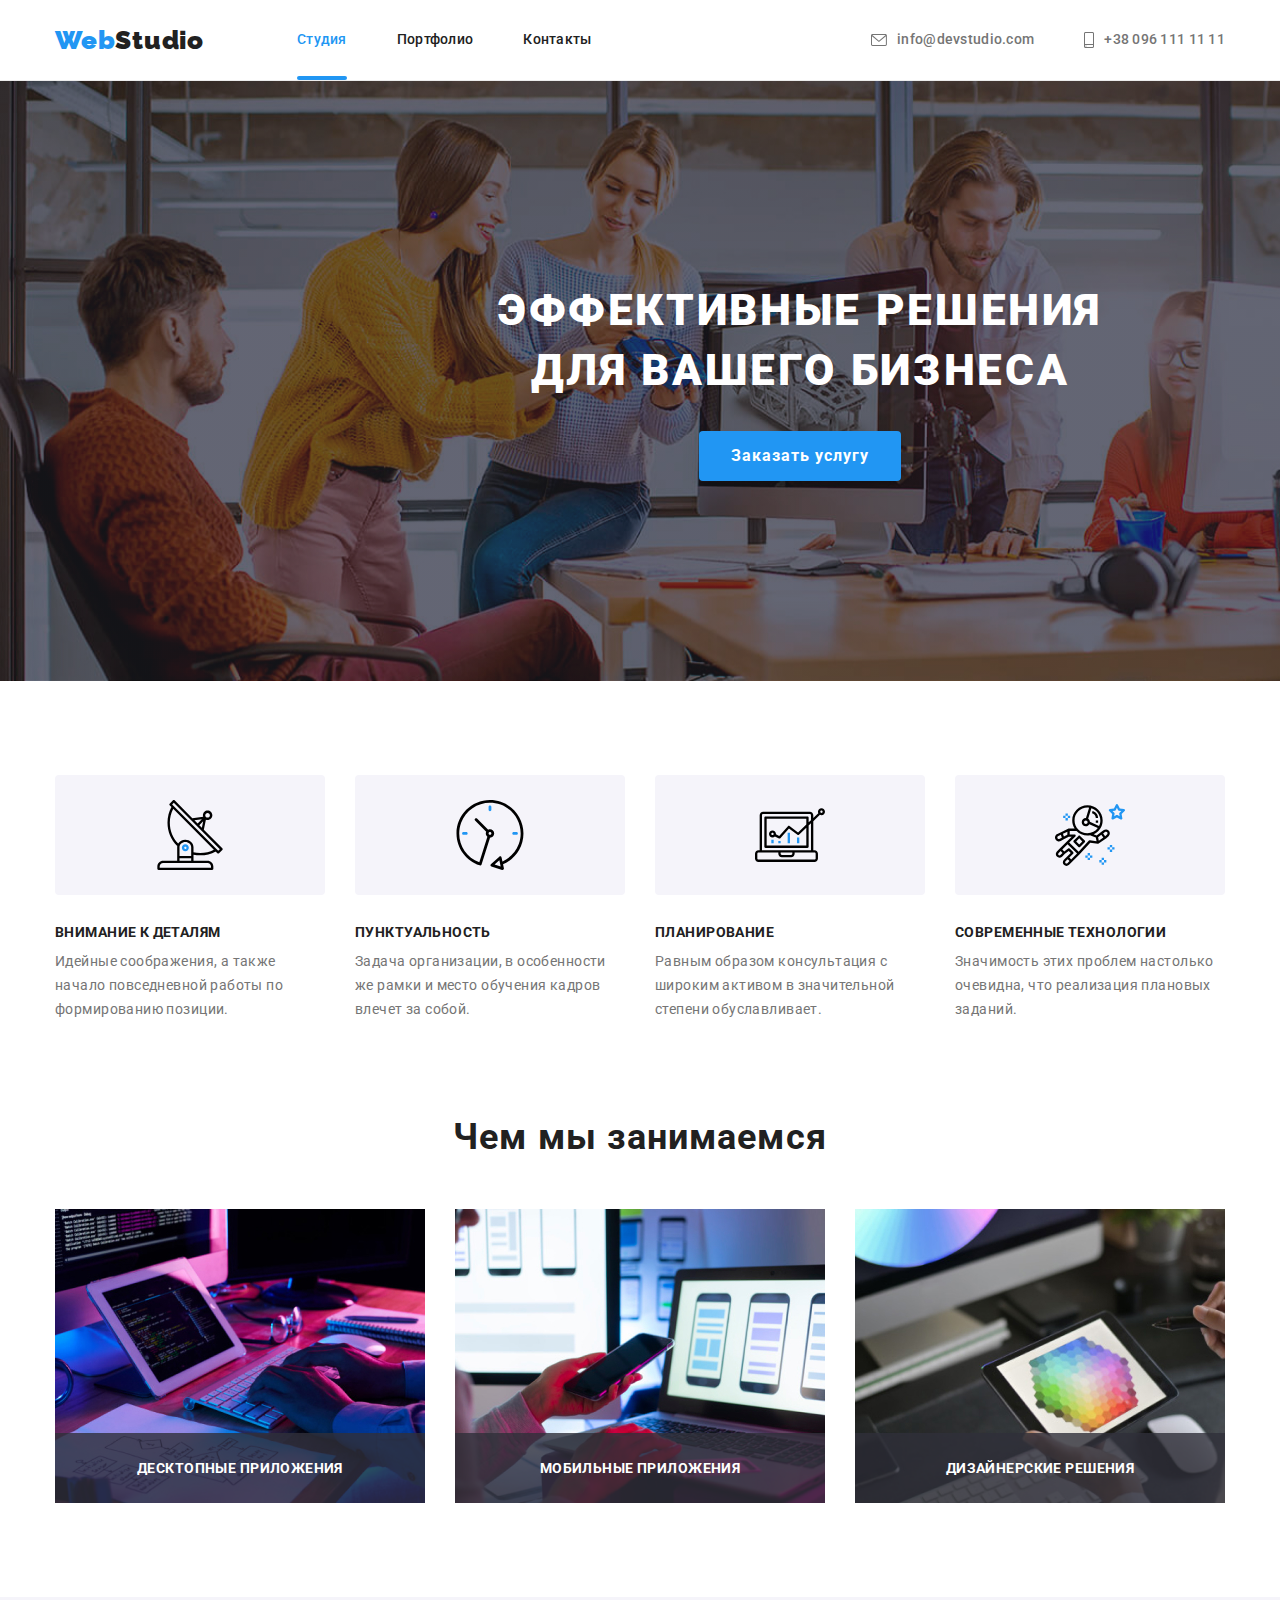
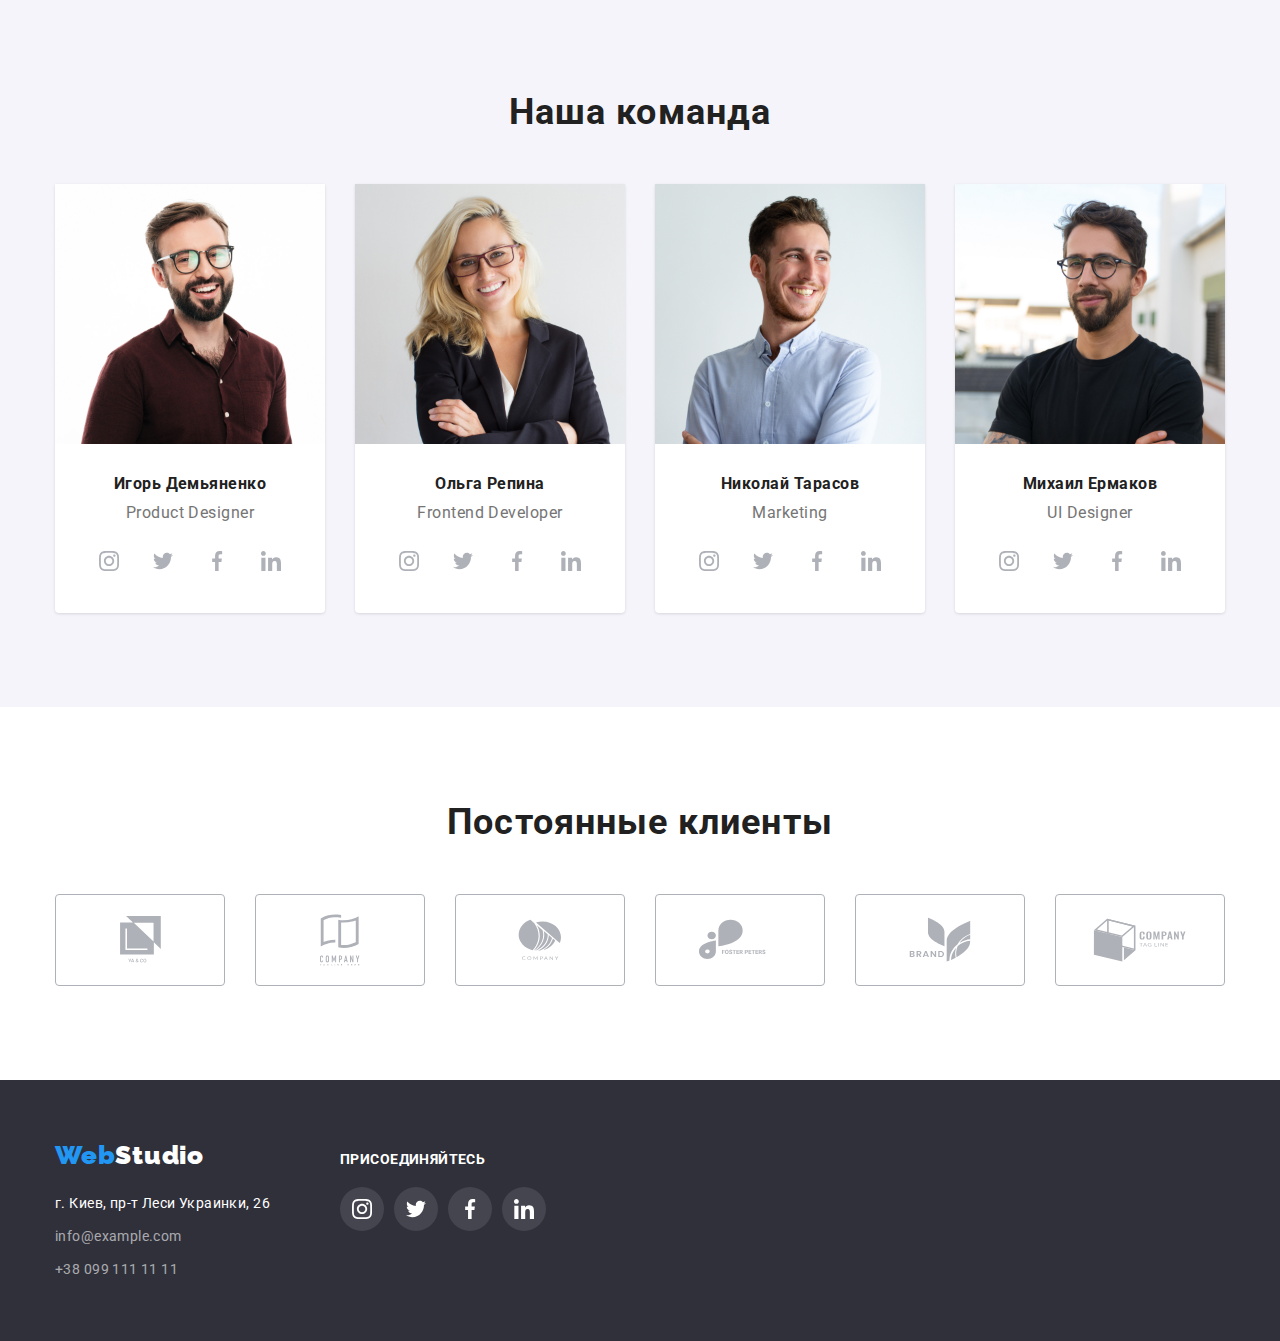
==== index.html @ 355141e0 "Initial commit" ====
<!DOCTYPE html>
<html lang="ru">
<head>
    <meta charset="UTF-8">
    <meta http-equiv="X-UA-Compatible" content="IE=edge">
    <meta name="viewport" content="width=device-width, initial-scale=1.0">
    <title>Web Studio</title>
    <link rel="stylesheet" href="https://cdnjs.cloudflare.com/ajax/libs/modern-normalize/1.1.0/modern-normalize.min.css">
    <link href="https://fonts.googleapis.com/css2?family=Raleway:wght@700&family=Roboto:wght@400;500;700;900&display=swap" rel="stylesheet">
   
<link rel="stylesheet" href="./css/styles.css">
</head>
<body>
    <header class="header-content">
    <div class=" container main-nav">
       <nav class="main-nav">
       <a href="" class="logo"><span class="logo-world" >Web</span>Studio</a>
<ul class="site-nav">
    <li class="nav-item"><a href="./index.html" class="navigation-link current-button">Студия</a></li>
    <li class="nav-item"><a href="./portfolio.html" class="navigation-link">Портфолио</a></li>
    <li class="nav-item"><a href="" class="navigation-link">Контакты</a></li>
</ul>
</nav>
<ul class="contacts">
    <li class="nav-item"><a href="mailto:info@devstudio.com" class="contacts-link">info@devstudio.com
        <svg class="mail-svg">
            <use href="images/symbol-defs.svg#icon-envelope"></use>
        </svg>
        </a>
    </li>
    <li class="nav-item"><a href="tel:+380961111111" class="contacts-link">+38 096 111 11 11
        <svg class="phone-svg">
            <use href="images/symbol-defs.svg#icon-smartphone"></use>
        </svg>
    </a></li>
</ul>
</div>
</header>
<main>
    <section class="banner">
        <div class="container">        
            <h1 class="banner-title">Эффективные решения для вашего бизнеса</h1>
        <button type="button" data-modal-open class="banner-button">Заказать услугу</button>
        </div>
</section>
    <section class="section">
        <div class="container">
   <h2 hidden>Преимущества</h2>
    <ul class="features">
       <li class="features-item">
           <div class="svg-image">
               <svg class="features-svg">
                   <use href="images/symbol-defs.svg#icon-antenna"></use>
               </svg>
           </div>
           <h3 class="features-title">Внимание к деталям</h3>
           <p class="features-text">Идейные соображения, а также начало повседневной работы по формированию позиции.</p>
        </li>
       <li class="features-item">
            <div class="svg-image">
               <svg class="features-svg">
                   <use href="images/symbol-defs.svg#icon-clock"></use>
               </svg>
           </div>
          <h3 class="features-title">Пунктуальность</h3> 
          <p class="features-text">Задача организации, в особенности же рамки и место обучения кадров влечет за собой.</p>
          </li>
       <li class="features-item">
            <div class="svg-image">
               <svg class="features-svg">
                   <use href="images/symbol-defs.svg#icon-diagram"></use>
               </svg>
           </div>
           <h3 class="features-title">Планирование</h3>
           <p class="features-text">Равным образом консультация с широким активом в значительной степени обуславливает.</p>
        </li>
       <li class="features-item">
            <div class="svg-image">
               <svg class="features-svg">
                   <use href="images/symbol-defs.svg#icon-astronaut"></use>
               </svg>
           </div>
           <h3 class="features-title">Современные технологии</h3>
           <p class="features-text">Значимость этих проблем настолько очевидна, что реализация плановых заданий.</p>
        </li>
   </ul>
   </div>
   </section>
   <section class="section third">
       <div class="container">
   <h2 class="section-title">Чем мы занимаемся</h2>
   <ul class="photos-list images-flex"> 
    <li class="images-flex-item"><img src="./images/img.jpg " width="370" height="294" alt="парень набирает текст" >
   <div class="images-overlay">
       <p class="images-overlay-text">Десктопные приложения</p>
   </div> </li>
     <li class="images-flex-item"><img src="./images/img(1).jpg" width="370" height="294" alt="парень держит телефон">
   <div class="images-overlay">
       <p class="images-overlay-text">Мобильные приложения</p>
   </div> </li>
     <li class="images-flex-item"><img src="./images/img(2).jpg" width="370" height="294" alt="парень смотрит палитру">
   <div class="images-overlay">
       <p class="images-overlay-text">Дизайнерские решения</p>
   </div> </li>
    </ul>
     </div>
   </section>
   <section class="section people">
       <div class="container">
              <h2 class="section-title">Наша команда</h2>
    <ul class="team people-flex">
         <li class="people-flex-item"><img src="./images/img(3).jpg" width="270" height="260" alt="Игорь Демьяненко">
         <div class="people-flex-text"><h3 class="team-title">Игорь Демьяненко</h3>
            <p lang="en" class="team-job">Product Designer</p>
            <ul class="media-icons">
                <li class="media-item"><a href="" class="media-links">
                    <svg class="media-icon">
                        <use href="images/symbol-defs.svg#icon-instagram"></use>
                    </svg>
                    </a>
                </li>
                <li class="media-item"><a href="" class="media-links">
                    <svg class="media-icon">
                        <use href="images/symbol-defs.svg#icon-twitter"></use>
                    </svg>
                </a></li>
                <li class="media-item"><a href="" class="media-links">
                    <svg class="media-icon">
                        <use href="images/symbol-defs.svg#icon-facebook"></use>
                    </svg>
                </a></li>
                <li class="media-item"><a href="" class="media-links">
                    <svg class="media-icon">
                        <use href="images/symbol-defs.svg#icon-linkedin"></use>
                    </svg>
                </a></li>
            </ul>
        </div>
         </li>
        <li class="people-flex-item"><img src="./images/img(4).jpg" width="270" height="260" alt="Ольга Репина">
        <div class="people-flex-text"><h3 class="team-title">Ольга Репина</h3>
            <p lang="en" class="team-job">Frontend Developer</p>
            <ul class="media-icons">
                <li class="media-item"><a href="" class="media-links">
                    <svg class="media-icon">
                        <use href="images/symbol-defs.svg#icon-instagram"></use>
                    </svg>
                    </a>
                </li>
                <li class="media-item"><a href="" class="media-links">
                    <svg class="media-icon">
                        <use href="images/symbol-defs.svg#icon-twitter"></use>
                    </svg>
                </a></li>
                <li class="media-item"><a href="" class="media-links">
                    <svg class="media-icon">
                        <use href="images/symbol-defs.svg#icon-facebook"></use>
                    </svg>
                </a></li>
                <li class="media-item"><a href="" class="media-links">
                    <svg class="media-icon">
                        <use href="images/symbol-defs.svg#icon-linkedin"></use>
                    </svg>
                </a></li>
            </ul>
        </div>
        </li>
        <li class="people-flex-item"><img src="./images/img(5).jpg" width="270" height="260" alt="Николай Тарасов">
        <div class="people-flex-text"><h3 class="team-title">Николай Тарасов</h3>
            <p lang="en" class="team-job">Marketing</p>
            <ul class="media-icons">
                <li class="media-item"><a href="" class="media-links">
                    <svg class="media-icon">
                        <use href="images/symbol-defs.svg#icon-instagram"></use>
                    </svg>
                    </a>
                </li>
                <li class="media-item"><a href="" class="media-links">
                    <svg class="media-icon">
                        <use href="images/symbol-defs.svg#icon-twitter"></use>
                    </svg>
                </a></li>
                <li class="media-item"><a href="" class="media-links">
                    <svg class="media-icon">
                        <use href="images/symbol-defs.svg#icon-facebook"></use>
                    </svg>
                </a></li>
                <li class="media-item"><a href="" class="media-links">
                    <svg class="media-icon">
                        <use href="images/symbol-defs.svg#icon-linkedin"></use>
                    </svg>
                </a></li>
            </ul>
        </div>
        </li>
        <li class="people-flex-item"><img src="./images/img(6).jpg" width="270" height="260" alt="Михаил Ермаков">
        <div class="people-flex-text"><h3 class="team-title">Михаил Ермаков</h3>
            <p lang="en" class="team-job">UI Designer</p>
            <ul class="media-icons">
                <li class="media-item"><a href="" class="media-links">
                    <svg class="media-icon">
                        <use href="images/symbol-defs.svg#icon-instagram"></use>
                    </svg>
                    </a>
                </li>
                <li class="media-item"><a href="" class="media-links">
                    <svg class="media-icon">
                        <use href="images/symbol-defs.svg#icon-twitter"></use>
                    </svg>
                </a></li>
                <li class="media-item"><a href="" class="media-links">
                    <svg class="media-icon">
                        <use href="images/symbol-defs.svg#icon-facebook"></use>
                    </svg>
                </a></li>
                <li class="media-item"><a href="" class="media-links">
                    <svg class="media-icon">
                        <use href="images/symbol-defs.svg#icon-linkedin"></use>
                    </svg>
                </a></li>
            </ul>
        </div>
        </li>
         </ul>
    </div>
</section>
<section class="section our-clients">
    <div class="container">
    <h2 class="section-title">Постоянные клиенты</h2>
    <ul class="clients-list">
        <li class="clients-item">
            <a href="" class="clients-link">         
<svg class="clients-logo" width="41px" height="46.7px">
    <use href="images/symbol-defs.svg#icon-logo6"></use>
</svg>
</a>
        </li>
        <li class="clients-item">
                <a href="" class="clients-link">
<svg class="clients-logo" width="40px" height="52px">
    <use href="images/symbol-defs.svg#icon-logo1" ></use>
</svg>
                </a>
        </li>
        <li class="clients-item">
                <a href="" class="clients-link">
<svg class="clients-logo" width="43.46px" height="41.18px">
    <use href="images/symbol-defs.svg#icon-logo5" ></use>
</svg>
</a>
        </li>
        <li class="clients-item">
                <a href="" class="clients-link">
<svg class="clients-logo" width="84.44px" height="40.62px">
    <use href="images/symbol-defs.svg#icon-logo4"></use>
</svg>
                </a>
        </li>
        <li class="clients-item">
                <a href="" class="clients-link">
<svg class="clients-logo" width="62.54px" height="45.43px">
    <use href="images/symbol-defs.svg#icon-logo3"></use>
</svg>
</a>
        </li>
        <li class="clients-item">
                <a href="" class="clients-link">
<svg class="clients-logo" width="93.79px" height="43.93px">
    <use href="images/symbol-defs.svg#icon-logo2"></use>
</svg>
                </a>
        </li>
    </ul>
    </div>
</section>
</main>
<footer class="footer-content">
    <div class="container footer">
        <div class="footer-first">
 <a href="" class="logo footer"><span class="logo-world" >Web</span>Studio</a>
<address class="address">
<ul class="footer-list">
<li class="footer-adress">г. Киев, пр-т Леси Украинки, 26</li>
    <li class="footer-margin"><a href="mailto:info@example.com" class="footer-link">info@example.com</a></li>
    <li class="footer-margin"><a href="tel:+380991111111" class="footer-link">+38 099 111 11 11</a></li>
</ul>
</address>
</div>
<div class="footer-second">
    <p class="footer-tittle"> Присоединяйтесь</p>
    <ul class="footer-second-list">
        <li class="footer-item"><a href="" class="footer-svg">
            <svg class="footer-icon">
                        <use href="images/symbol-defs.svg#icon-instagram"></use>
                    </svg>
                    </a>
        </li>
        <li class="footer-item"><a href="" class="footer-svg">
            <svg class="footer-icon">
                        <use href="images/symbol-defs.svg#icon-twitter"></use>
                    </svg>
                    </a>
        </li>
        <li class="footer-item"><a href="" class="footer-svg">
            <svg class="footer-icon" >
                        <use href="images/symbol-defs.svg#icon-facebook"></use>
                    </svg>
                    </a>
        </li>
        <li class="footer-item"><a href="" class="footer-svg">
           <svg class="footer-icon" >
                        <use href="images/symbol-defs.svg#icon-linkedin" ></use>
                    </svg>
                    </a>
        </li>
    </ul>
</div>
 </div>
</footer>
<div class="backdrop is-hidden" data-modal>
    <div class="modal">
        <button type="button" class="backdrop-button" data-modal-close>
            <svg class="backdrop-svg">
                <use href="/images/symbol-defs.svg#icon-close"></use>
            </svg>
        </button>
     <form action=""></form>
    </div>
</div>
 <script src="./js/modal.js"></script>
</body>
</html>
---- css/styles.css ----
/* синий #2196F3; */
/* черній #212121; */
/* серій: #757575; */
/* белій #FFFFFF;  */
/*  серій в футере rgba(255, 255, 255, 0.6) */
/* цвет фона темній #2F303A;
; */
/* цвет фона вторичній: #F5F4FA; */
/* цвет фона футер: #2F303A; */
:root{
    --dark-color: #212121;
    --accent-color: #2196F3;
    --primary-light: #FFFFFF;
    --primary-middle: #757575;
    --background-dark: #2F303A;
    --background-light: #F5F4FA;
    --transparent-light: #FFFFFF99;

}
html{
    box-sizing: border-box;
}
*::after,
*::before{
    box-sizing: inherit;
}
body {
    color: var(--primary-grey);
    font-family: Roboto, sans-serif;
    font-size: 14px;
    margin: 0;
}
.header-content{
    font-size: 14px;
    line-height: 1.1;
    letter-spacing: 0.02em;
    border-bottom: solid 1px  #ECECEC;
    /* width: 100%;
    position: fixed;
    top:0;
    background-color: #fff; */

}
img{
    display: block;
    max-width: 100%;
    height: auto;
}
.logo {
    color: var(--dark-color);
    text-decoration: none;
    font-family: Raleway, sans-serif;
    font-weight: 900;
    font-size: 26px;
    line-height: 1.19;
    letter-spacing: 0.03em;
    padding-top: 24px;
    padding-bottom: 24px;
}
.logo.footer{
    color: var(--primary-light);
}
.logo-world{
    color:var(--accent-color);
}
.logo-world-two{
    color: var(--primary-light);
}
.site-nav,
.contacts,
.portfolio-list,
.portfolio-photos,
.footer-list,
.features,
.photos-list,
.team,
.media-icons,
.clients-list,
.footer-second-list
{
    list-style: none;
    padding: 0;
    margin: 0;
}
/* навигация */
.site-nav{
    font-weight: 500;
    display: flex;
    margin-left: 93px;
}

.navigation-link{
    color:var(--dark-color);
    text-decoration: none;
    display: block;
    padding-top: 32px;
    padding-bottom: 32px;
    position: relative;
 }
.nav-item:not(:last-child){ 
    margin-right: 50px;
}

.current-button {
    color: var(--accent-color);
}
.current-button::after{
    content: "";
    display: block;
    width: 100%;
    height: 4px;
    background-color: var(--accent-color);
    border-radius:2px;
    position: absolute;
    bottom:0;
}
.navigation-link,
.navigation-link,
.contacts-link,
.contacts-link,
.footer-link,
.footer-link{
transition: color 250ms cubic-bezier(0.4, 0, 0.2, 1);
}
.navigation-link:hover,
.navigation-link:focus,
.contacts-link:hover,
.contacts-link:focus,
.footer-link:hover,
.footer-link:focus {
    color: var(--accent-color);
    fill: var(--accent-color);
}
.contacts{
    display: flex;
    margin-left: auto;
}
.contacts-link {
   color: var(--primary-middle);
    fill: var(--primary-middle);
    font-weight: 500;
    text-decoration: none;
    padding-top: 32px;
    padding-bottom: 32px;
    display: flex;
    flex-direction: row-reverse;
    align-items: center;
}

.section-title{
    color:var(--dark-color);
    font-weight: 700;
    font-size: 36px;
    line-height: 1.2;
    text-align: center;
    letter-spacing: 0.03em;
    margin-top: 0;
    margin-bottom: 50px;
}
.banner{
    margin: 0 auto;
    text-align: center;
    padding-top: 200px;
    padding-bottom: 200px;
    background-color:#2F303A;
    background-image: linear-gradient(to right, rgba(47, 48, 58, 0.4), rgba(47, 48, 58, 0.4)),
    url(../images/header1.jpg);
    background-repeat: no-repeat;
    background-position: center;
    background-size: cover;
    width: 1600px;
}
.banner-title{
    color:var(--primary-light);
    font-weight: 900;
    font-size: 44px;
    line-height: 1.36;
    letter-spacing: 0.06em;
    text-transform: uppercase;
    margin-top: 0;
    margin-bottom: 30px;
    width: 696px;
    margin-right: auto;
    margin-left: auto;
   
   
}
.features{
   display: flex;

}
.features-title{
    color: var(--dark-color);
    font-weight: 700;
    font-size: 14px;
    line-height: 1.1;
    letter-spacing: 0.03em;
    text-transform: uppercase;
    margin: 0;
    margin-bottom: 10px;
}
.features-text{
   font-size: 14px;
   line-height: 1.71;
   letter-spacing: 0.03em;
   margin: 0;
   color: var(--primary-middle);
}
.features-item:not(:last-child){
    margin-right: 30px;
}
.features-item{
    width: 270px;
}
.team-title{
    color: var(--dark-color);
    font-family: 500;
    font-size: 16px;
    line-height: 1.2;
    letter-spacing: 0.03em;
    margin-bottom: 10px;
}
.team-job{
    font-size: 16px;
    line-height: 1.2;
    letter-spacing: 0.03em;
    color: var(--primary-middle);
    margin: 0;
    margin-bottom: 16px;
}

.banner-button{
    color: var(--primary-light);
    background-color: var(--accent-color);
    font-weight: bold;
    font-size: 16px;
    line-height: 1.87;
    letter-spacing: 0.06em;
    cursor: pointer;
    font-family: Roboto ,sans-serif;
    border-radius: 4px;
    box-shadow: 0px 4px 4px rgba(0, 0, 0, 0.15);
    border: none;
    padding: 10px 32px;
}
.footer-content{
   background-color: var(--background-dark);
   font-size: 14px;
   line-height: 1.71;
   letter-spacing: 0.03em;
}
.section.people{
    background-color: var(--background-light);
}
.footer-link{
    color: var(--transparent-light);
    text-decoration:none;
    font-style: normal;
}
.footer-adress{
    font-style: normal;
    color: var(--primary-light);
}
.section-buttons{
    padding-top: 94px;
    padding-bottom: 94px;
    display: flex;
}
.portfolio-button{
    font-weight: 500;
    font-size: 16px;
    line-height: 1.62;
    text-align: center;
    letter-spacing: 0.03em;
    cursor: pointer;
    border-radius: 4px;
    font-family: Roboto, sans-serif;
    min-width: 73px;
    border: none;
    padding: 6px 22px;
    transition: color 250ms cubic-bezier(0.4, 0, 0.2, 1),
    box-shadow 250ms cubic-bezier(0.4, 0, 0.2, 1),
    background-color 250ms cubic-bezier(0.4, 0, 0.2, 1);
}
.portfolio-list{
margin-bottom: 50px;
}
.portfolio-description{
margin-bottom: 0;
margin-top: 0;
}
.portfolio-border{
    border: 1px solid #EEEEEE;
    border-top: 0;
    padding: 20px 24px 20px 24px;
}
h1,
h2,
h3,
h4,
h5,
h6{
    margin: 0;
}

.all-button{
    background-color: var(--accent-color);
    color: var(--primary-light);
}
.portfolio-name{
    font-size: 18px;
    line-height: 2;
    letter-spacing: 0.06em;
    color: var(--dark-color);
    margin-bottom:4px;
}
.portfolio-description{
    font-size: 16px;
    line-height: 1.87;
    letter-spacing: 0.03em;
    color: var(--primary-middle);

}

.portfolio-button:focus,
.portfolio-button:hover{
    background-color: var(--accent-color);
    color:var(--primary-light);
    box-shadow: 0px 3px 1px rgba(0, 0, 0, 0.1),
    0px 1px 2px rgba(0, 0, 0, 0.08),
    0px 2px 2px rgba(209, 203, 203, 0.12);
}
.container{
width: 1200px;
padding-left: 15px;
padding-right: 15px;
margin-left: auto;
margin-right: auto;
}
.main-nav{
    display: flex;
    align-items: center;
    justify-content: space-between;
}
.flex-photo{
    display:flex;
    flex-wrap: wrap;
}
.flex-element{
  margin-right: 30px;
  width:calc((100% - 60px)/3 );
  margin-bottom:30px;
  display: block;
/* overflow: hidden; */
}

.flex-element:nth-child(3n) {
    margin-right: 0;
}
.flex-element:nth-last-child(-n+3) {
    margin-bottom: 0;
}
.images-flex{
    display:flex;
}
.images-flex-item{
    display: flex;
    margin-right: 30px;
    width: calc((100%-60px)/3);
    position: relative;
}
.images-flex-item:nth-child(3n){
    margin-right: 0;
}
.section.third{
    padding-top: 0;
}
.section{
    padding-top: 94px;
    padding-bottom: 94px;
}
.section:last-child{
    padding-bottom: 94px;
}

.people-flex{
    display:flex;
}
.people-flex-item{
    margin-right: 30px;
    width: calc((100%-90px)/4);
    text-align: center;
    background-color: #fff;
    box-shadow: 0px 2px 1px 0px #00000033;
    box-shadow: 0px 1px 1px 0px #00000024;
    box-shadow: 0px 1px 3px 0px #0000001F;
    border-bottom-right-radius: 4px;
    border-bottom-left-radius:  4px;

}
.people-flex-item:nth-child(4n){
    margin-right: 0;
}
.people-flex-text{
    display: block;
    padding-top: 30px;
    padding-bottom: 30px;
}
.buttons-flex{
    display: flex;
    justify-content: center;
}
.buttons-item{
   display: flex;
  margin-right: 8px;
}
.buttons-item:last-child{
    margin-right: 0;
}
.footer-content{
    padding-top: 60px;
    padding-bottom: 60px;
}
.footer-margin{
    margin-top: 9px;
}
.logo.footer{
    padding: 0;
}
.address{
    margin-top: 20px;
}

.media-icons{
    display: flex;
    flex-wrap: wrap;
    justify-content:center;
    
}
.media-links{
    display:flex;
    width: 44px;
    height: 44px;
    border-radius: 50%;
    color:#AFB1B8;
    align-items: center;
    justify-content: center;
    transition: color 250ms cubic-bezier(0.4, 0, 0.2, 1),
    background-color 250ms cubic-bezier(0.4, 0, 0.2, 1);
}
.media-icon {
    width: 20px;
    height: 20px;
    fill: currentColor;
}
.media-links:hover,
.media-links:focus{
    background-color: var(--accent-color);
     color: var(--primary-light);
}
.media-item:not(:last-child){
    margin-right: 10px;
}
.svg-image{
    display:flex;
    width: 270px;
    height: 120px;
    background-color: var(--background-light);
    border-radius:4px;
    justify-content: center;
    align-items: center;
    margin-bottom: 30px;
}
.features-svg{
    width: 70px;
    height: 70px;
}
.mail-svg{
    width: 16px;
    height: 12px;
}
.phone-svg{
    width: 10px;
    height: 16px;
}
.mail-svg,
.phone-svg{
    margin-right: 10px;
    color: currentColor;
}
.clients-list{
    display: flex;
    flex-wrap: wrap;
}

.clients-item:not(:last-child){
    margin-right: 30px;
}
.clients-link{
    width: 170px;
    height: 92px;
    fill:#AFB1B8;
    display: flex;
    justify-content: center;
    align-items: center;
    border: 1px solid #AFB1B8;
    border-radius: 4px;
    transition: fill 250ms cubic-bezier(0.4, 0, 0.2, 1),
    border-color 250ms cubic-bezier(0.4, 0, 0.2, 1);
}
.clients-list{
    fill: currentColor;
}
.clients-link:hover,
.clients-link:focus{
    fill: var(--accent-color);
    border-color: var(--accent-color);
}
.container .footer-second{
    display: flex;
    flex-direction: column;
    margin-left: 70px;
}
.footer-second-list{
    display: flex;
    flex-wrap: wrap;
    justify-content: space-around;
}
.container.footer{
    display: flex;
   align-items: baseline;
}
.footer-tittle{
    text-transform: uppercase;
    font-family: Roboto;
    font-size: 14px;
    font-weight: 700;
    line-height: 16px;
    letter-spacing: 0.03em;
    text-align: left;
color: var(--primary-light);
margin: 0;
margin-bottom: 20px;
}
.footer-svg{
    display:flex;
    width: 44px;
    height: 44px;
    border-radius: 50%;
    align-items: center;
    justify-content: center;
    color: var(--primary-light);
    background-color: #FFFFFF1A;
    transition:background-color 250ms cubic-bezier(0.4, 0, 0.2, 1);
}
.footer-item:not(:last-child){
    margin-right: 10px;
}
.footer-icon{
    width: 20px;
    height: 20px;
    fill: currentColor;
}
.footer-svg:hover,
.footer-svg:focus{
    background-color: var(--accent-color);
}
.flex-element-hover{
    display: block;
    text-decoration: none;
    transition: box-shadow 250ms cubic-bezier(0.4, 0, 0.2, 1);
}
.flex-element-hover:hover,
.flex-element-hover:focus{

    box-shadow: 1px 4px 6px 0px #00000029,
 0px 4px 4px 0px #0000000F,
 0px 1px 1px 0px #0000001F;


}
.flex-element-hover:hover .flex-element-overlay,
.flex-element-hover:focus .flex-element-overlay{
transform: translateY(0);

}
.images-overlay{
    position: absolute;
    bottom:0;
    width: 100%;
    height: 70px;
    background-color: #2F303ACC;
    display: flex;
    justify-content: center;
    align-items: center;

}
.images-overlay-text {
    font-family: Roboto;
    font-size: 14px;
    font-weight: 700;
    line-height: 16px;
    letter-spacing: 0.03em;
    text-transform:uppercase;
    color: var(--primary-light);
    margin: 0%;
}   
.backdrop{
    position: fixed;
    top: 0;
    left: 0;
    width: 100%;
    height: 100%;
    background-color: #00000033; 
    opacity: 1;
    transition: opacity 250ms cubic-bezier(0.4, 0, 0.2, 1);
}
.backdrop.is-hidden{
    opacity: 0;
    pointer-events: none;
}
.modal{
    position: absolute;
    width: 528px;
    height: 581px;
    background-color: #fff;
    top: 50%;
    left: 50%;
    transform: translate(-50%,-50%);
} 
.backdrop-button{
    display: flex;
    justify-content: center;
    align-items: center;
    width: 30px;
    height: 30px;
    position: absolute;
    right: 8px;
    top: 8px;
    background-color:transparent;
    border:1px solid #0000001A;
    border-radius: 50%;
}
.flex-element-img{
    position: relative;
    overflow: hidden;
}
.flex-element-overlay{
position: absolute;
width: 100%;
height: 100%;
background-color: #2196F3E5;
transform: translateY(140%);
transition: transform 250ms cubic-bezier(0.4, 0, 0.2, 1);

}

.flex-element-text{
    font-family: Roboto;
    font-size: 18px;
    font-weight: 400;
    line-height: 28px;
    letter-spacing: 0.03em;
    text-align: left;
    color: var(--primary-light);
    padding: 63px 24px;
    margin: 0;
}
.backdrop-svg{
    width: 18px;
    height: 18px;
}
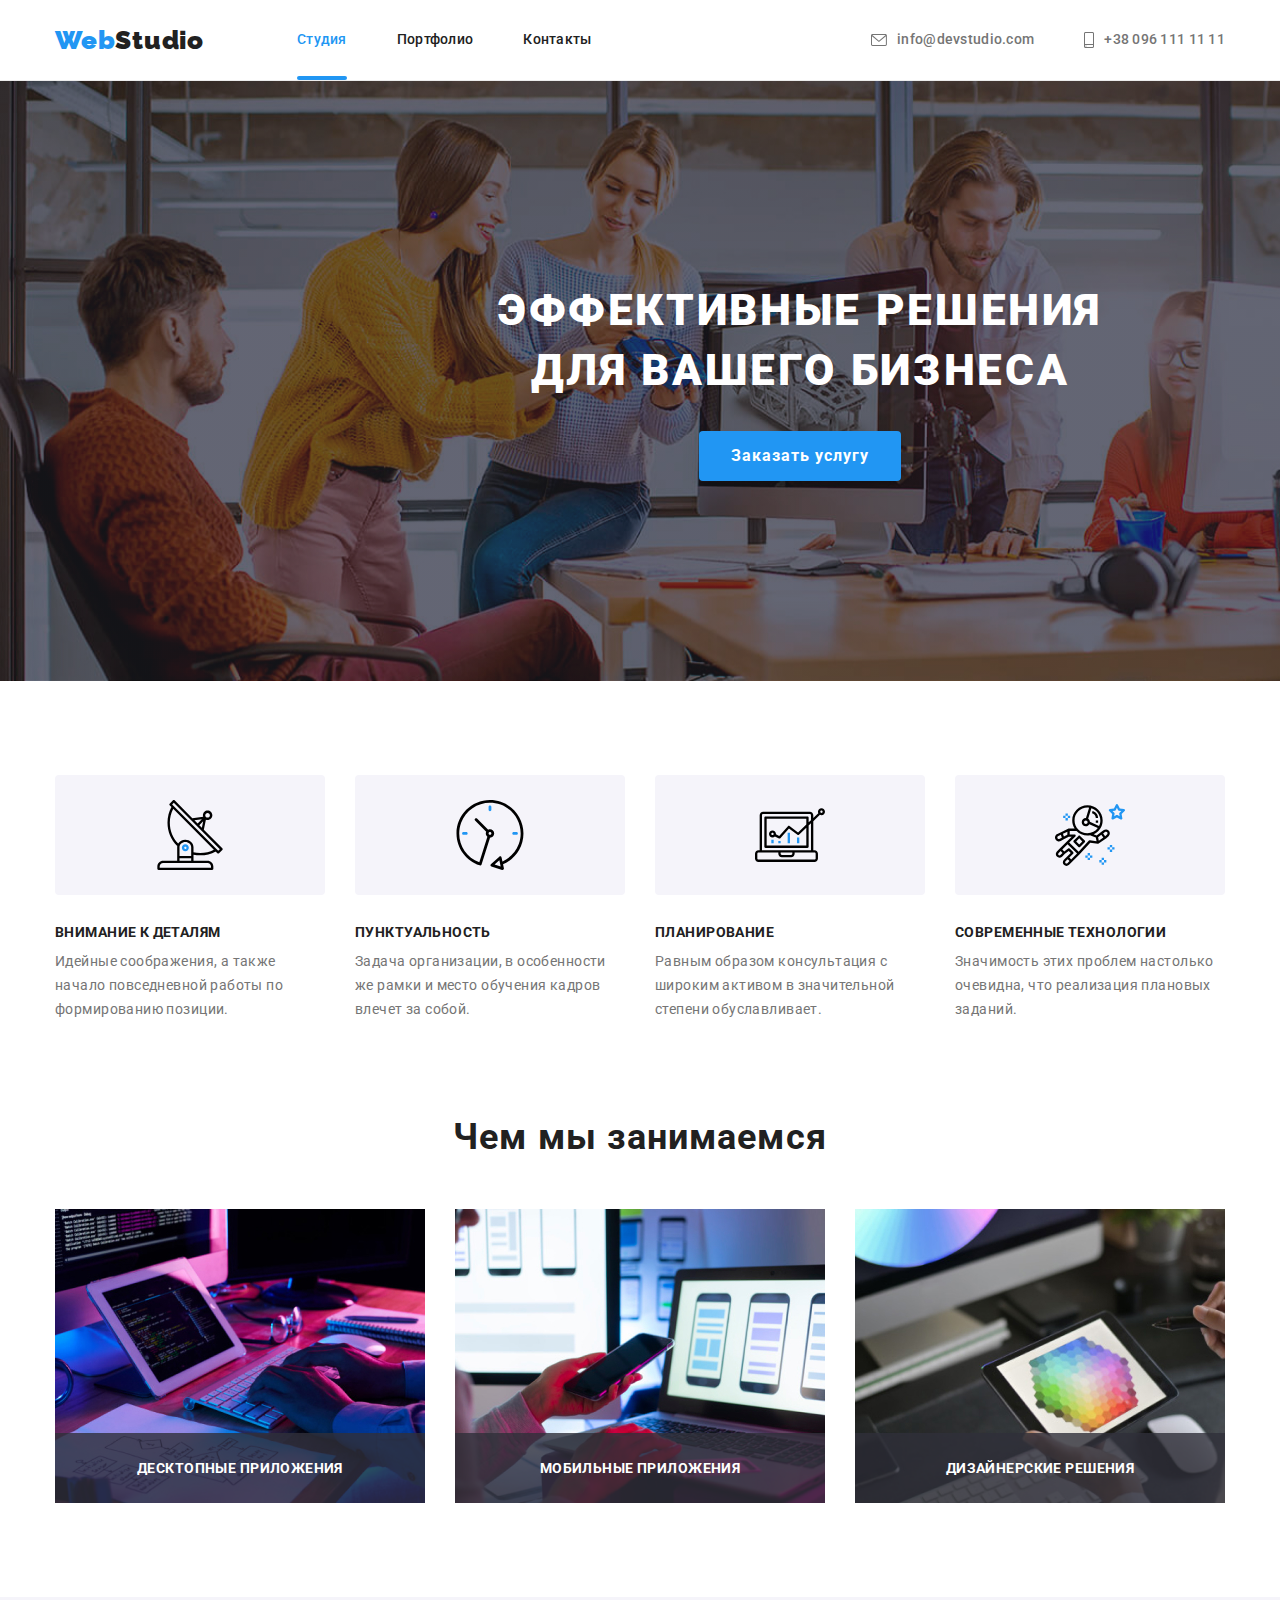
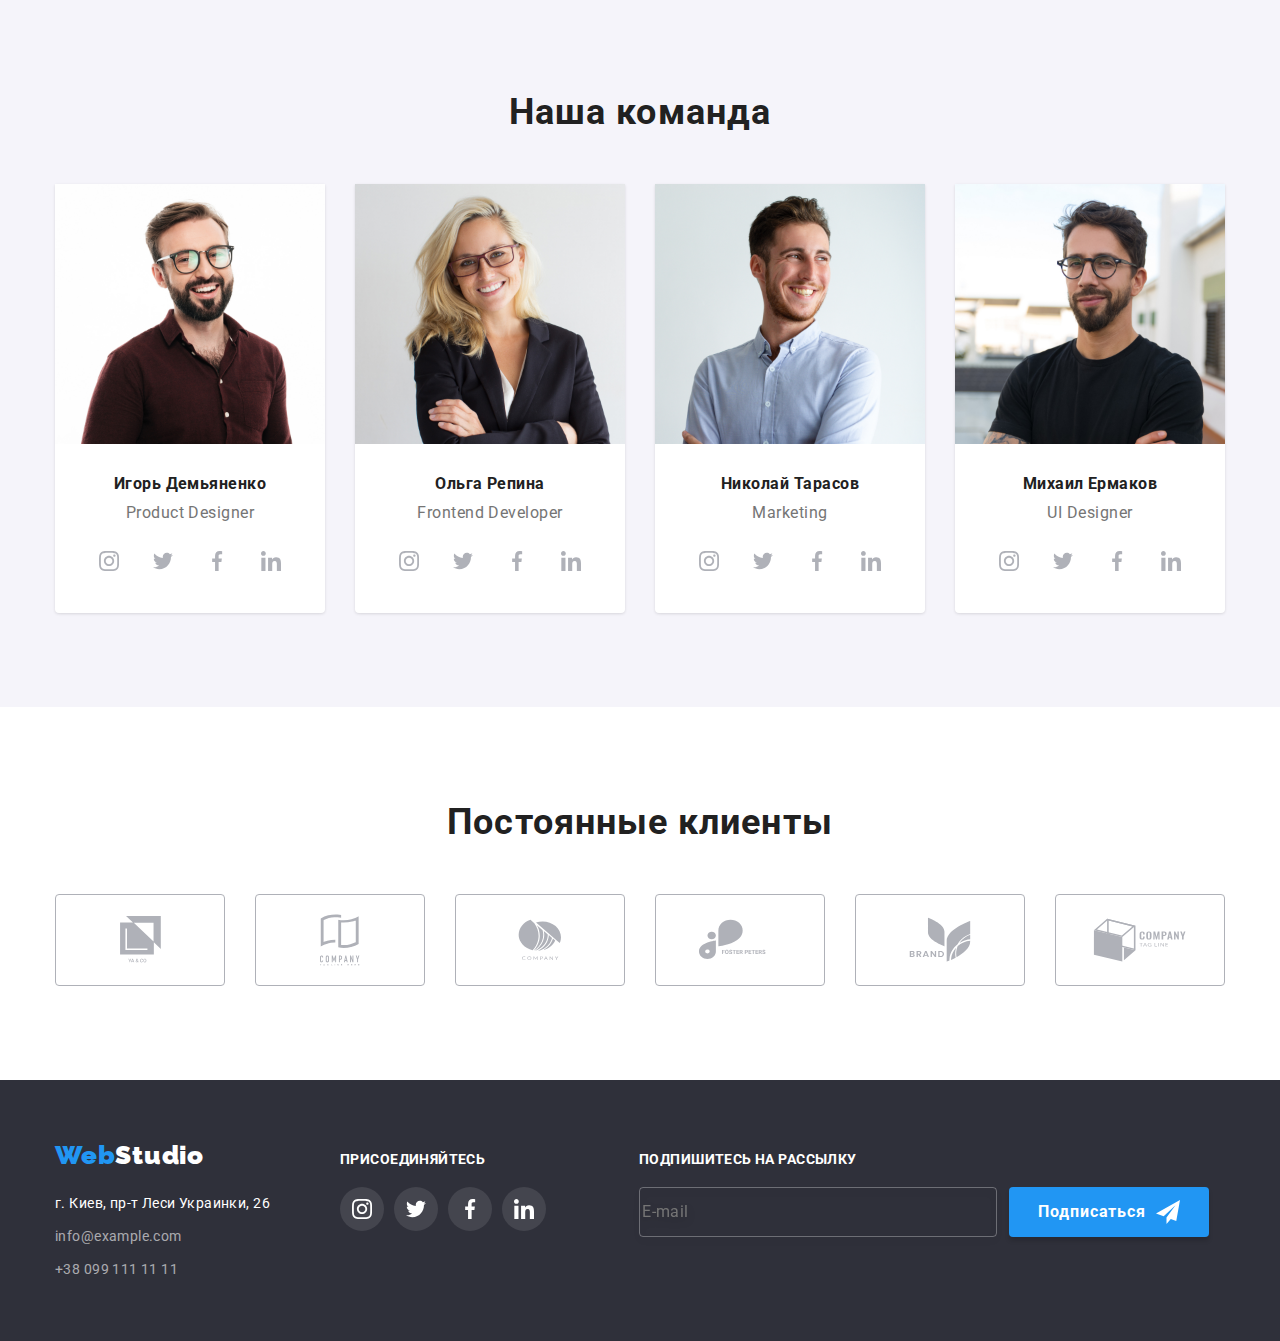
==== commit 90e3d4c9: "homework" ====
--- a/index.html
+++ b/index.html
@@ -315,6 +315,21 @@
         </li>
     </ul>
 </div>
+<div class="div-form">
+ <form action="footer" class='footer-form'>
+     <h2 class="footer-form-title">Подпишитесь на рассылку</h2>
+     <div class="footer-form-input">
+         <label for="email"></label>
+         <input type="email" placeholder="E-mail" id="email">
+     <button type="submit" class="modal-footer-button">
+         Подписаться 
+         <svg class="footer-modal-icon">
+             <use href ="images/symbol-defs.svg#icon-icon-send"></use>
+         </svg>
+     </button>
+     </div>
+ </form>
+ </div>
  </div>
 </footer>
 <div class="backdrop is-hidden" data-modal>
@@ -324,7 +339,52 @@
                 <use href="/images/symbol-defs.svg#icon-close"></use>
             </svg>
         </button>
-     <form action=""></form>
+        <h1 class="modal-title">Оставьте свои данные, мы вам перезвоним</h1>
+    
+        <form action="modal" class="form">
+         <div class="form-field">
+         <label for="name">Имя
+         </label>
+         <input type="text" id="name" name="name" class="form-input" placeholder="   "/>
+         <svg class="svg-input">
+             <use href ="images/symbol-defs.svg#icon-person-black-18dp-1-2"></use>
+         </svg>
+         </div>
+          <div class="form-field">
+         <label for="tel">Телефон</label>
+         <input type="tel" id="tel" class="form-input" name="tel"/>
+        <svg class="svg-input">
+             <use href ="images/symbol-defs.svg#icon-phone-black-18dp-1"></use>
+         </svg>
+         </div>
+          <div class="form-field">
+         <label for="mail">Почта</label>
+        
+         <input type="email" id="mail" class="form-input" />
+         <svg class="svg-input">
+             <use href ="images/symbol-defs.svg#icon-email-black-18dp-1"></use>
+         </svg>
+         
+         </div>
+          <div class="form-field">
+         <label for="com">Комментарий</label>
+         <textarea placeholder="Введите текст" name="comment" id="com" class="modal-textarea"></textarea>
+         </div>
+         <div class="form-checkbox">
+         <label class="label-checkbox">
+             <input 
+         class="checkbox"
+         type="checkbox" 
+         name="document" 
+         value="sign">
+         <span class="checkbox-icon"></span>
+          <span class="label-text">Соглашаюсь с рассылкой и принимаю<a href="" class="modal-link-sign">Условия договора</a></span></label>
+        </div>
+        <div class="form-button">
+            <button type="submit" class="button-form">Отправить</button>
+            </div>
+     </form>
+     
     </div>
 </div>
  <script src="./js/modal.js"></script>
--- a/css/styles.css
+++ b/css/styles.css
@@ -640,6 +640,11 @@
     background-color:transparent;
     border:1px solid #0000001A;
     border-radius: 50%;
+    cursor: pointer;
+}
+.backdrop-button:hover,
+.backdrop-button:focus{
+fill: var(--accent-color);
 }
 .flex-element-img{
     position: relative;
@@ -670,3 +675,222 @@
     width: 18px;
     height: 18px;
 }
+.form{
+    width: 448px;
+    margin: auto;
+   display: block;
+    /* outline: 2px solid red; */
+    margin-top: 12px;
+}
+.form-field{
+    /* outline: 1px solid blue; */
+     position: relative;
+    margin-bottom: 10px;
+    display: flex;
+    flex-direction: column;
+    font-family: Roboto;
+    font-size: 12px;
+    font-weight: 400;
+    line-height: 14px;
+    letter-spacing: 0.01em;
+    text-align: left;
+color: #757575;
+;
+}
+.form-input{
+    height: 40px;
+    margin-top: 4px;
+    border: 1px solid rgba(33, 33, 33, 0.2);
+    box-sizing: border-box;
+    border-radius: 4px;
+     padding-left: 42px;
+     padding-top: 12px;
+     padding-bottom: 12px;
+     fill: black;
+     outline: 0;
+     cursor: pointer;
+}
+.form-input:focus-within,
+.form-input:hover{
+    fill: var(--accent-color);
+    border-color:var(--accent-color)
+}
+.form-input:focus+.svg-input,
+.form-input:hover+.svg-input{
+    fill: var(--accent-color);
+}
+
+.form-field textarea{
+    margin-top: 4px;
+    height: 120px;
+    resize: none;
+     border: 1px solid rgba(33, 33, 33, 0.2);
+     box-sizing: border-box;
+     border-radius: 4px;
+}
+.modal-title{
+    font-family: Roboto;
+    font-size: 20px;
+    font-weight: 700;
+    line-height: 23px;
+    letter-spacing: 0.03em;
+    text-align: center;
+color: #212121;
+margin-top: 40px;
+}
+.button-form{
+    height: 50px;
+    width: 200px;
+    border-radius: 4px;
+box-shadow: 0px 4px 4px rgba(0, 0, 0, 0.15);
+background: #2196F3;
+margin-top: 30px;
+font-family: Roboto;
+font-size: 16px;
+font-weight: 700;
+line-height: 30px;
+letter-spacing: 0.06em;
+text-align: center;
+color: var(--primary-light);
+border:none;
+cursor: pointer;
+}
+.form-button{
+   display: flex;
+   justify-content: center;
+}
+.form-checkbox{
+    margin-top: 20px;
+    font-family: Roboto;
+    font-size: 14px;
+    font-weight: 400;
+    line-height: 24px;
+    letter-spacing: 0.03em;
+    text-align: left;
+color: var(--primary-middle);
+}
+.modal-link-sign {
+    color: var(--accent-color);
+}
+.footer-modal-icon{
+    fill: blue;
+    width: 24px;
+    height: 24px;
+    margin-left: 10px;
+}
+.modal-footer-button{
+    width: 200px;
+    height: 50px;
+    background-color: var(--accent-color);
+    color: var(--primary-light);
+    display: flex;
+    justify-content: center;
+    align-items: center;
+    font-family: 'Roboto';
+    font-style: normal;
+    font-weight: 700;
+    font-size: 16px;
+    line-height: 30px;
+    letter-spacing: 0.06em;
+    box-shadow: 0px 4px 4px rgba(0, 0, 0, 0.15);
+    border-radius: 4px;
+    border:none;
+    cursor:pointer
+}
+.div-form{
+    margin-left: 93px;
+}
+.footer-form-title{
+    font-family: 'Roboto';
+    font-style: normal;
+    font-weight: 700;
+    font-size: 14px;
+    line-height: 16px;
+    letter-spacing: 0.03em;
+    text-transform: uppercase;
+    color: var(--primary-light);
+    margin-bottom: 20px;
+}
+.footer-form input{
+     width: 358px;
+     height: 50px;
+     font-family: 'Roboto';
+     font-style: normal;
+     font-weight: 400;
+     font-size: 16px;
+     line-height: 20px;
+     display: flex;
+     align-items: center;
+     letter-spacing: 0.03em;
+     color: #FFFFFF99;
+     background-color: transparent;
+     border: 1px solid #FFFFFF4D;
+     filter: drop-shadow(0px 4px 4px rgba(0, 0, 0, 0.15));
+     border-radius: 4px;
+     margin-right: 12px;
+}
+.footer-form-input{
+    display: flex;
+    
+}
+.modal-textarea{
+    padding: 12px 16px;
+    font-family: 'Roboto';
+    font-style: normal;
+    font-weight: 400;
+    font-size: 14px;
+    line-height: 16px;
+    letter-spacing: 0.01em;
+    color: rgba(117, 117, 117, 0.5);
+    outline: 0;
+}
+.modal-textarea:focus-within,
+.modal-textarea:hover{
+    border-color:var(--accent-color);
+}
+.icon{
+    position: absolute;
+    top:50%;
+    transform: translateY(-50%);
+    background-color: #abb;
+    width: 20px;
+    height: 20px;
+   left: 10px;
+}
+.svg-input{
+    width: 18px;
+    height: 18px;
+    position: absolute;
+    top: 50%;
+    margin-left: 15px;
+    cursor:pointer
+}
+.checkbox{
+  -webkit-appearance: none;
+  position: absolute;
+}
+.checkbox-icon{
+    display: inline-block;
+    width: 16px;
+    height: 15px;
+     background-color: #fff;
+    border:2px solid #212121;
+    border-radius: 2px;
+    margin-right: 7px;
+}
+.checkbox:checked+.checkbox-icon{
+    background-color:var(--accent-color);
+    background-origin: padding-box;
+    background-image: url('../images/vector1.svg');
+    background-size: contain;
+    background-repeat: no-repeat;
+    border-color: var(--accent-color);
+}
+.label-checkbox{
+    display: flex;
+    align-items: center;
+    justify-content: center;
+}
+.label-text{
+    margin: 0;
+}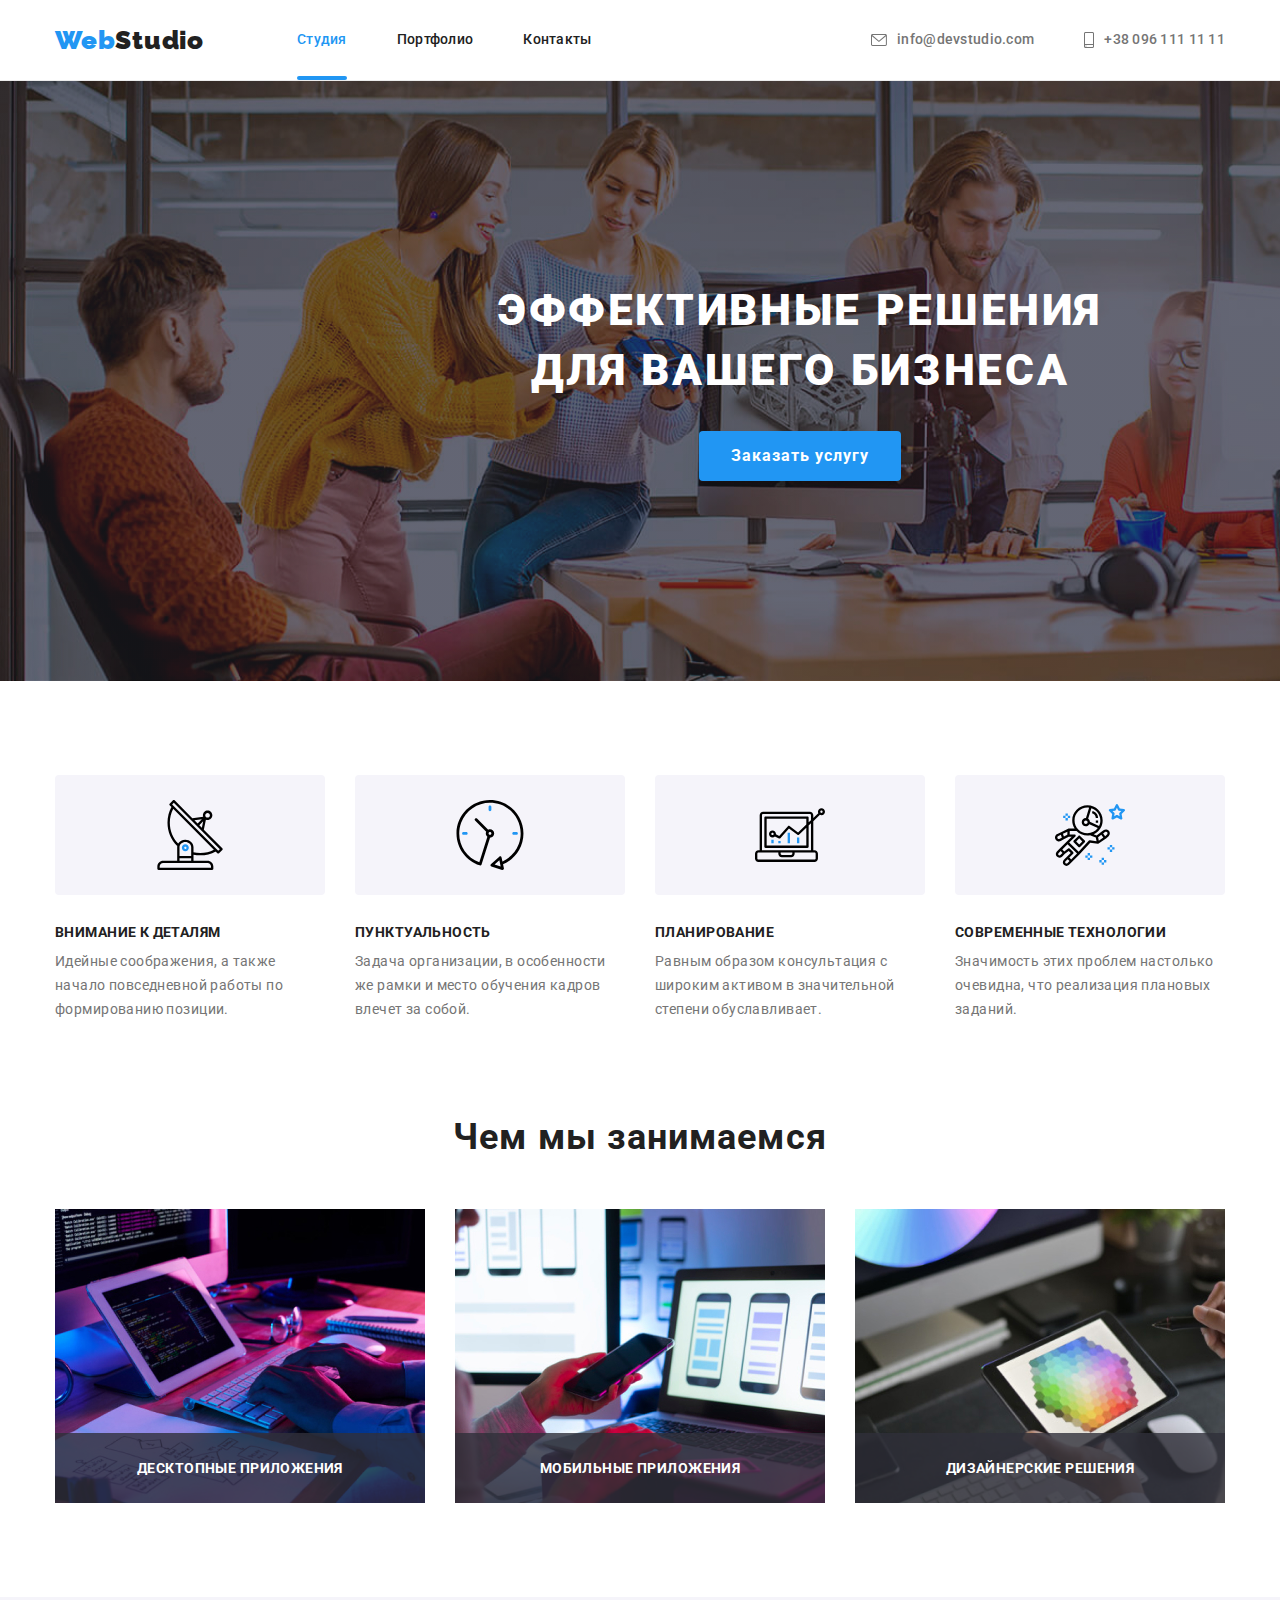
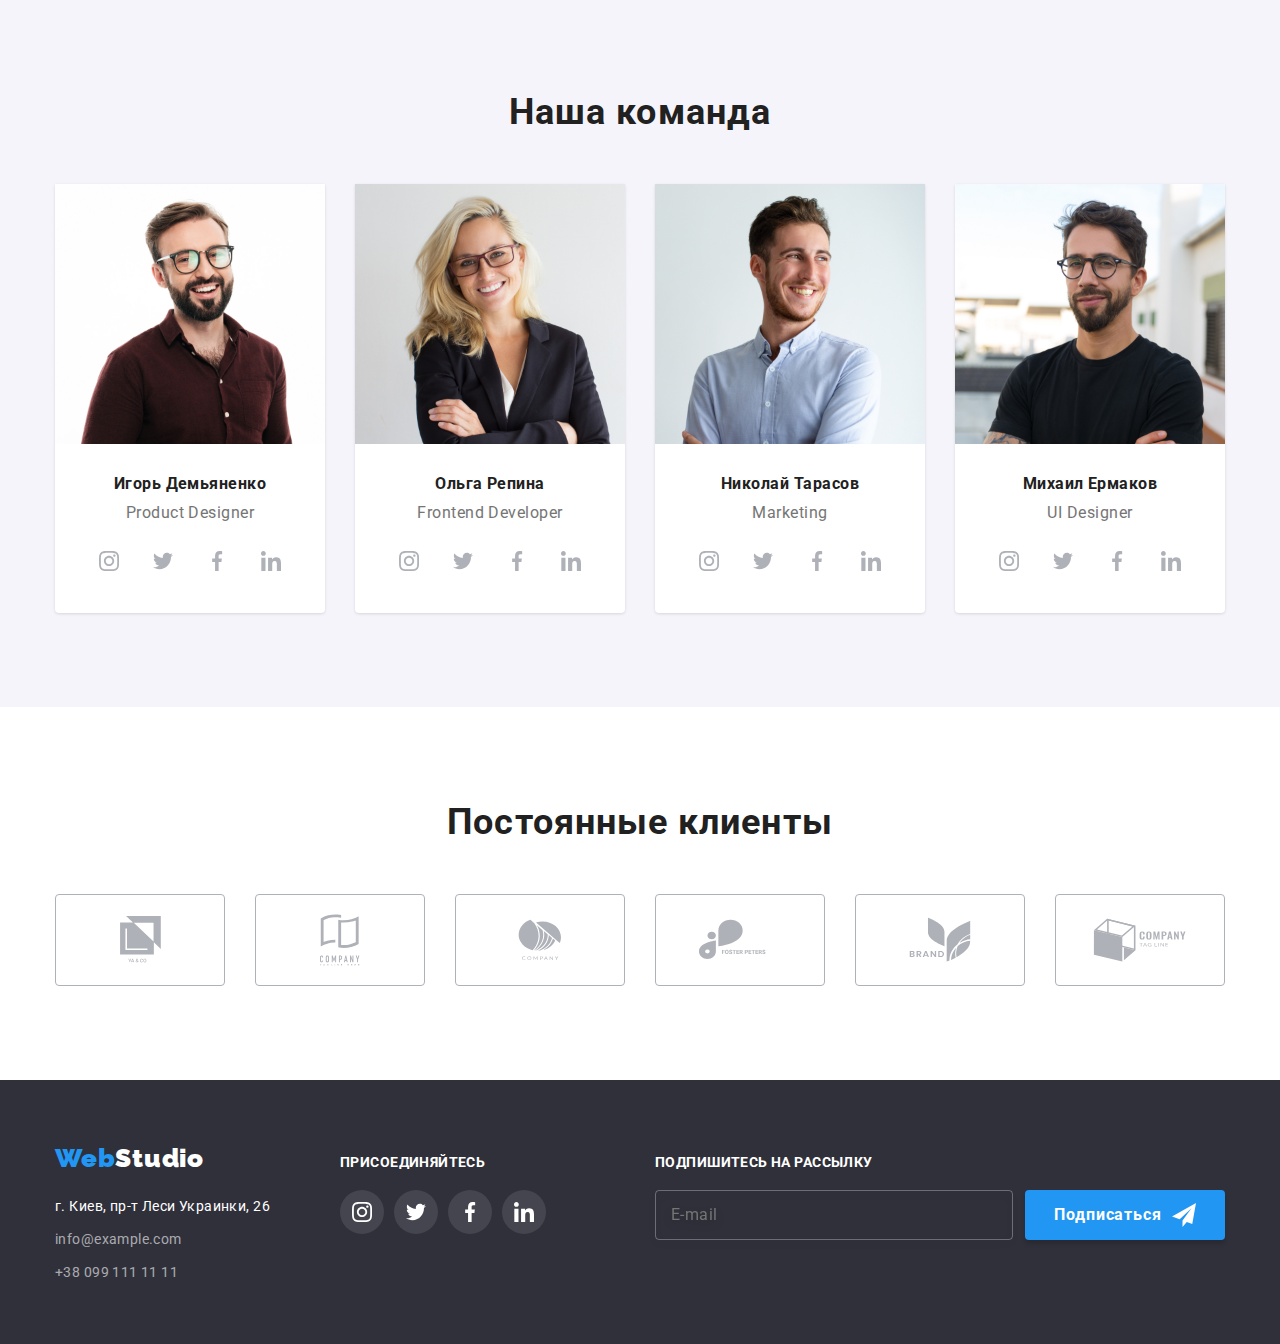
==== commit d503b5ca: "changes" ====
--- a/index.html
+++ b/index.html
@@ -317,10 +317,10 @@
 </div>
 <div class="div-form">
  <form action="footer" class='footer-form'>
-     <h2 class="footer-form-title">Подпишитесь на рассылку</h2>
+     <p class="footer-form-title">Подпишитесь на рассылку</p>
      <div class="footer-form-input">
          <label for="email"></label>
-         <input type="email" placeholder="E-mail" id="email">
+         <input type="email" placeholder="E-mail" id="email" class="footer-form-input__input">
      <button type="submit" class="modal-footer-button">
          Подписаться 
          <svg class="footer-modal-icon">
@@ -339,11 +339,11 @@
                 <use href="/images/symbol-defs.svg#icon-close"></use>
             </svg>
         </button>
-        <h1 class="modal-title">Оставьте свои данные, мы вам перезвоним</h1>
-    
+        
         <form action="modal" class="form">
+            <p class="modal-title">Оставьте свои данные, мы вам перезвоним</p>
          <div class="form-field">
-         <label for="name">Имя
+         <label for="name" class="form-field_label">Имя
          </label>
          <input type="text" id="name" name="name" class="form-input" placeholder="   "/>
          <svg class="svg-input">
@@ -351,14 +351,14 @@
          </svg>
          </div>
           <div class="form-field">
-         <label for="tel">Телефон</label>
+         <label for="tel" class="form-field_label">Телефон</label>
          <input type="tel" id="tel" class="form-input" name="tel"/>
         <svg class="svg-input">
              <use href ="images/symbol-defs.svg#icon-phone-black-18dp-1"></use>
          </svg>
          </div>
           <div class="form-field">
-         <label for="mail">Почта</label>
+         <label for="mail" class="form-field_label">Почта</label>
         
          <input type="email" id="mail" class="form-input" />
          <svg class="svg-input">
@@ -367,7 +367,7 @@
          
          </div>
           <div class="form-field">
-         <label for="com">Комментарий</label>
+         <label for="com" class="form-field_label">Комментарий</label>
          <textarea placeholder="Введите текст" name="comment" id="com" class="modal-textarea"></textarea>
          </div>
          <div class="form-checkbox">
@@ -378,7 +378,7 @@
          name="document" 
          value="sign">
          <span class="checkbox-icon"></span>
-          <span class="label-text">Соглашаюсь с рассылкой и принимаю<a href="" class="modal-link-sign">Условия договора</a></span></label>
+          <span class="label-text">Соглашаюсь с рассылкой и принимаю <a href="" class="modal-link-sign">Условия договора</a></span></label>
         </div>
         <div class="form-button">
             <button type="submit" class="button-form">Отправить</button>
--- a/css/styles.css
+++ b/css/styles.css
@@ -627,6 +627,7 @@
     top: 50%;
     left: 50%;
     transform: translate(-50%,-50%);
+     padding: 40px;
 } 
 .backdrop-button{
     display: flex;
@@ -677,9 +678,7 @@
 }
 .form{
     width: 448px;
-    margin: auto;
    display: block;
-    /* outline: 2px solid red; */
     margin-top: 12px;
 }
 .form-field{
@@ -694,8 +693,10 @@
     line-height: 14px;
     letter-spacing: 0.01em;
     text-align: left;
-color: #757575;
-;
+ color: var(--dark-color);
+}
+.form-field:nth-child(5){
+    margin-bottom:0;
 }
 .form-input{
     height: 40px;
@@ -736,7 +737,13 @@
     letter-spacing: 0.03em;
     text-align: center;
 color: #212121;
-margin-top: 40px;
+margin:0;
+margin-bottom: 12px;
+
+}
+.form-button{
+     display: flex;
+     justify-content: center;
 }
 .button-form{
     height: 50px;
@@ -755,10 +762,7 @@
 border:none;
 cursor: pointer;
 }
-.form-button{
-   display: flex;
-   justify-content: center;
-}
+
 .form-checkbox{
     margin-top: 20px;
     font-family: Roboto;
@@ -795,10 +799,13 @@
     box-shadow: 0px 4px 4px rgba(0, 0, 0, 0.15);
     border-radius: 4px;
     border:none;
-    cursor:pointer
+    cursor:pointer;
+}
+.footer-form-input__input{
+     padding: 15px;
 }
 .div-form{
-    margin-left: 93px;
+   margin-left: auto;
 }
 .footer-form-title{
     font-family: 'Roboto';
@@ -841,8 +848,9 @@
     font-size: 14px;
     line-height: 16px;
     letter-spacing: 0.01em;
-    color: rgba(117, 117, 117, 0.5);
     outline: 0;
+    font-size: 12px;
+    color: var(--dark-color);
 }
 .modal-textarea:focus-within,
 .modal-textarea:hover{
@@ -893,4 +901,12 @@
 }
 .label-text{
     margin: 0;
+}
+.checkbox:focus-within+.checkbox-icon {
+    background-color: var(--accent-color);
+    background-origin: padding-box;
+    background-image: url('../images/vector1.svg');
+    background-size: contain;
+    background-repeat: no-repeat;
+    border-color: var(--accent-color);
 }